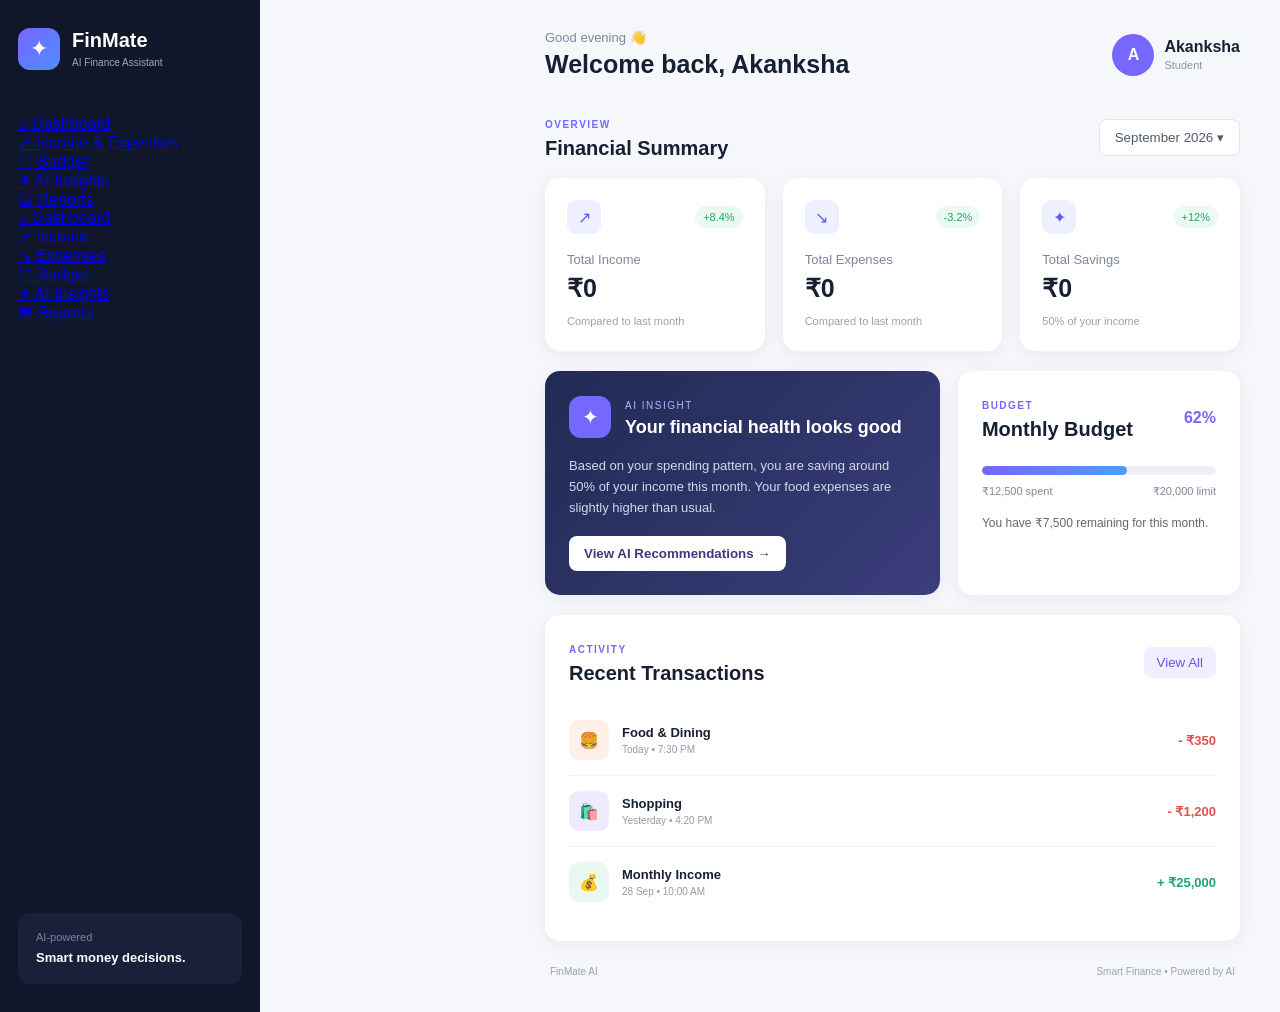
==== index.html @ 933d56f6 "Initial commit" ====
<!DOCTYPE html>
<html lang="en">

<head>
    <meta charset="UTF-8">
    <meta name="viewport" content="width=device-width, initial-scale=1.0">

    <title>FinMate AI - Personal Finance Assistant</title>

    <link rel="stylesheet" href="style.css">
</head>

<body>

    <div class="app">

        <!-- Sidebar -->
        <aside class="sidebar">

            <div class="logo">
                <div class="logo-icon">✦</div>

                <div>
                    <h2>FinMate</h2>
                    <span>AI Finance Assistant</span>
                </div>
            </div>

            <a href="index.html" class="active">
    <span>⌂</span>
    Dashboard
</a>

<a href="transactions.html">
    <span>↗</span>
    Income & Expenses
</a>

<a href="budget.html">
    <span>◫</span>
    Budget
</a>

<a href="ai-insights.html">
    <span>✦</span>
    AI Insights
</a>

<a href="reports.html">
    <span>▤</span>
    Reports
</a>

                <a href="#" class="active">
                    <span>⌂</span>
                    Dashboard
                </a>

                <a href="#">
                    <span>↗</span>
                    Income
                </a>

                <a href="#">
                    <span>↘</span>
                    Expenses
                </a>

                <a href="#">
                    <span>◫</span>
                    Budget
                </a>

                <a href="#">
                    <span>✦</span>
                    AI Insights
                </a>

                <a href="#">
                    <span>▤</span>
                    Reports
                </a>

            </nav>

            <div class="sidebar-bottom">
                <p>AI-powered</p>
                <strong>Smart money decisions.</strong>
            </div>

        </aside>


        <!-- Main Content -->
        <main class="main">

            <!-- Top Bar -->
            <header class="topbar">

                <div>
                    <p class="small-text">Good evening 👋</p>
                    <h1>Welcome back, Akanksha</h1>
                </div>

                <div class="profile">
                    <div class="profile-circle">A</div>

                    <div>
                        <strong>Akanksha</strong>
                        <span>Student</span>
                    </div>
                </div>

            </header>


            <!-- Overview -->
            <section class="overview">

                <div class="section-title">
                    <div>
                        <span class="label">OVERVIEW</span>
                        <h2>Financial Summary</h2>
                    </div>

                    <button class="month-btn">
                        September 2026 ▾
                    </button>
                </div>


                <!-- Financial Cards -->
                <div class="cards">

                    <div class="finance-card income-card">

                        <div class="card-top">
                            <span class="card-icon">↗</span>
                            <span class="percentage">+8.4%</span>
                        </div>

                        <p>Total Income</p>

                        <h3 id="totalIncome">₹25,000</h3>

                        <span class="card-note">
                            Compared to last month
                        </span>

                    </div>


                    <div class="finance-card expense-card">

                        <div class="card-top">
                            <span class="card-icon">↘</span>
                            <span class="percentage">-3.2%</span>
                        </div>

                        <p>Total Expenses</p>

                       <h3 id="totalExpenses">₹12,500</h3>

                        <span class="card-note">
                            Compared to last month
                        </span>

                    </div>


                    <div class="finance-card saving-card">

                        <div class="card-top">
                            <span class="card-icon">✦</span>
                            <span class="percentage">+12%</span>
                        </div>

                        <p>Total Savings</p>

                        <h3 id="totalSavings">₹12,500</h3>

                        <span class="card-note">
                            50% of your income
                        </span>

                    </div>

                </div>

            </section>


            <!-- Middle Section -->
            <section class="middle-grid">

                <!-- AI Insight -->
                <div class="ai-box">

                    <div class="ai-header">

                        <div class="ai-icon">✦</div>

                        <div>
                            <span>AI INSIGHT</span>
                            <h2>Your financial health looks good</h2>
                        </div>

                    </div>

                    <p>
                        Based on your spending pattern, you are saving
                        around 50% of your income this month. Your food
                        expenses are slightly higher than usual.
                    </p>

                    <button class="ai-btn">
                        View AI Recommendations →
                    </button>

                </div>


                <!-- Budget -->
                <div class="budget-box">

                    <div class="box-heading">
                        <div>
                            <span class="label">BUDGET</span>
                            <h2>Monthly Budget</h2>
                        </div>

                        <span class="budget-percent">62%</span>
                    </div>

                    <div class="progress">
                        <div class="progress-fill"></div>
                    </div>

                    <div class="budget-info">
                        <span>₹12,500 spent</span>
                        <span>₹20,000 limit</span>
                    </div>

                    <p class="budget-message">
                        You have ₹7,500 remaining for this month.
                    </p>

                </div>

            </section>


            <!-- Recent Transactions -->
            <section class="transactions">

                <div class="box-heading">

                    <div>
                        <span class="label">ACTIVITY</span>
                        <h2>Recent Transactions</h2>
                    </div>

                    <button class="view-btn">
                        View All
                    </button>

                </div>


                <div class="transaction-list">

                    <div class="transaction">

                        <div class="transaction-icon food">
                            🍔
                        </div>

                        <div class="transaction-name">
                            <strong>Food & Dining</strong>
                            <span>Today • 7:30 PM</span>
                        </div>

                        <strong class="amount expense">
                            - ₹350
                        </strong>

                    </div>


                    <div class="transaction">

                        <div class="transaction-icon shopping">
                            🛍️
                        </div>

                        <div class="transaction-name">
                            <strong>Shopping</strong>
                            <span>Yesterday • 4:20 PM</span>
                        </div>

                        <strong class="amount expense">
                            - ₹1,200
                        </strong>

                    </div>


                    <div class="transaction">

                        <div class="transaction-icon income">
                            💰
                        </div>

                        <div class="transaction-name">
                            <strong>Monthly Income</strong>
                            <span>28 Sep • 10:00 AM</span>
                        </div>

                        <strong class="amount income-text">
                            + ₹25,000
                        </strong>

                    </div>

                </div>

            </section>


            <!-- Footer -->
            <footer>
                <span>FinMate AI</span>
                <span>Smart Finance • Powered by AI</span>
            </footer>

        </main>

    </div>

    <script src="script.js"></script>

</body>

</html>
---- style.css ----
* {
    margin: 0;
    padding: 0;
    box-sizing: border-box;
}

body {
    font-family: Arial, sans-serif;
    background: #f5f7fb;
    color: #172033;
}

.app {
    display: flex;
    min-height: 100vh;
}


/* SIDEBAR */

.sidebar {
    width: 245px;
    background: #10172a;
    color: white;
    padding: 28px 18px;
    display: flex;
    flex-direction: column;
    position: fixed;
    height: 100vh;
}

.logo {
    display: flex;
    align-items: center;
    gap: 12px;
    margin-bottom: 45px;
}

.logo-icon {
    width: 42px;
    height: 42px;
    border-radius: 12px;
    background: linear-gradient(135deg, #7667ff, #4f8cff);
    display: flex;
    justify-content: center;
    align-items: center;
    font-size: 22px;
}

.logo h2 {
    font-size: 20px;
}

.logo span {
    font-size: 10px;
    color: #9da7bd;
}


/* MENU */

.menu {
    display: flex;
    flex-direction: column;
    gap: 8px;
}

.menu a {
    text-decoration: none;
    color: #aab3c7;
    padding: 13px 15px;
    border-radius: 10px;
    display: flex;
    gap: 13px;
    align-items: center;
    font-size: 14px;
    transition: 0.2s;
}

.menu a:hover,
.menu a.active {
    background: #252e4b;
    color: white;
}

.menu a.active {
    border-left: 3px solid #7667ff;
}

.menu a span {
    font-size: 17px;
}

.sidebar-bottom {
    margin-top: auto;
    background: #19213a;
    padding: 18px;
    border-radius: 12px;
}

.sidebar-bottom p {
    color: #7885a3;
    font-size: 11px;
    margin-bottom: 5px;
}

.sidebar-bottom strong {
    font-size: 13px;
}


/* MAIN */

.main {
    margin-left: 245px;
    width: calc(100% - 245px);
    padding: 30px 40px;
}


/* TOPBAR */

.topbar {
    display: flex;
    justify-content: space-between;
    align-items: center;
    margin-bottom: 35px;
}

.small-text {
    color: #7d879b;
    font-size: 13px;
    margin-bottom: 5px;
}

.topbar h1 {
    font-size: 25px;
}

.profile {
    display: flex;
    align-items: center;
    gap: 10px;
}

.profile-circle {
    width: 42px;
    height: 42px;
    background: #7567ff;
    color: white;
    border-radius: 50%;
    display: flex;
    justify-content: center;
    align-items: center;
    font-weight: bold;
}

.profile span {
    display: block;
    color: #8b94a8;
    font-size: 11px;
    margin-top: 3px;
}


/* SECTION */

.section-title {
    display: flex;
    justify-content: space-between;
    align-items: center;
    margin-bottom: 18px;
}

.label {
    font-size: 10px;
    color: #7567ff;
    font-weight: bold;
    letter-spacing: 1.5px;
}

.section-title h2,
.box-heading h2 {
    margin-top: 5px;
    font-size: 20px;
}

.month-btn {
    border: 1px solid #e0e4ed;
    background: white;
    padding: 10px 15px;
    border-radius: 8px;
    color: #505a6d;
}


/* CARDS */

.cards {
    display: grid;
    grid-template-columns: repeat(3, 1fr);
    gap: 18px;
}

.finance-card {
    background: white;
    padding: 22px;
    border-radius: 15px;
    box-shadow: 0 4px 18px rgba(20, 30, 60, 0.06);
}

.card-top {
    display: flex;
    justify-content: space-between;
    align-items: center;
    margin-bottom: 18px;
}

.card-icon {
    width: 34px;
    height: 34px;
    border-radius: 9px;
    display: flex;
    justify-content: center;
    align-items: center;
    background: #eef0ff;
    color: #6457ee;
}

.percentage {
    font-size: 11px;
    color: #24a56b;
    background: #eaf9f2;
    padding: 5px 8px;
    border-radius: 20px;
}

.finance-card p {
    color: #7d879b;
    font-size: 13px;
    margin-bottom: 7px;
}

.finance-card h3 {
    font-size: 25px;
    margin-bottom: 8px;
}

.card-note {
    color: #9aa2b2;
    font-size: 11px;
}


/* MIDDLE */

.middle-grid {
    display: grid;
    grid-template-columns: 1.4fr 1fr;
    gap: 18px;
    margin-top: 20px;
}

.ai-box,
.budget-box,
.transactions {
    background: white;
    border-radius: 15px;
    padding: 24px;
    box-shadow: 0 4px 18px rgba(20, 30, 60, 0.06);
}

.ai-box {
    background: linear-gradient(135deg, #202b52, #3b3d7c);
    color: white;
}

.ai-header {
    display: flex;
    gap: 14px;
    align-items: center;
    margin-bottom: 18px;
}

.ai-icon {
    width: 42px;
    height: 42px;
    border-radius: 12px;
    background: #7468ff;
    display: flex;
    justify-content: center;
    align-items: center;
    font-size: 20px;
}

.ai-header span {
    font-size: 10px;
    color: #aeb6ff;
    letter-spacing: 1.5px;
}

.ai-header h2 {
    font-size: 18px;
    margin-top: 4px;
}

.ai-box > p {
    color: #d4d8ed;
    line-height: 1.6;
    font-size: 13px;
}

.ai-btn {
    margin-top: 18px;
    background: white;
    color: #3c3c78;
    border: none;
    padding: 10px 15px;
    border-radius: 8px;
    font-weight: bold;
    cursor: pointer;
}


/* BUDGET */

.box-heading {
    display: flex;
    justify-content: space-between;
    align-items: center;
}

.budget-percent {
    color: #7567ff;
    font-weight: bold;
}

.progress {
    height: 9px;
    background: #edf0f5;
    border-radius: 20px;
    margin: 25px 0 10px;
    overflow: hidden;
}

.progress-fill {
    width: 62%;
    height: 100%;
    background: linear-gradient(90deg, #7567ff, #4e9cff);
    border-radius: 20px;
}

.budget-info {
    display: flex;
    justify-content: space-between;
    font-size: 11px;
    color: #7d879b;
}

.budget-message {
    margin-top: 20px;
    font-size: 12px;
    color: #697387;
}


/* TRANSACTIONS */

.transactions {
    margin-top: 20px;
}

.view-btn {
    border: none;
    background: #f0efff;
    color: #6457ee;
    padding: 8px 13px;
    border-radius: 7px;
    cursor: pointer;
}

.transaction-list {
    margin-top: 20px;
}

.transaction {
    display: flex;
    align-items: center;
    padding: 15px 0;
    border-bottom: 1px solid #edf0f5;
}

.transaction:last-child {
    border-bottom: none;
}

.transaction-icon {
    width: 40px;
    height: 40px;
    border-radius: 10px;
    display: flex;
    justify-content: center;
    align-items: center;
    margin-right: 13px;
}

.food {
    background: #fff0e8;
}

.shopping {
    background: #eeeaff;
}

.income {
    background: #e9f8f1;
}

.transaction-name {
    flex: 1;
}

.transaction-name strong {
    display: block;
    font-size: 13px;
}

.transaction-name span {
    color: #929aaa;
    font-size: 10px;
    margin-top: 4px;
    display: block;
}

.amount {
    font-size: 13px;
}

.expense {
    color: #e05252;
}

.income-text {
    color: #20a66c;
}


/* FOOTER */

footer {
    display: flex;
    justify-content: space-between;
    color: #9aa2b2;
    font-size: 10px;
    padding: 25px 5px 5px;
}


/* RESPONSIVE */

@media (max-width: 900px) {

    .sidebar {
        width: 190px;
    }

    .main {
        margin-left: 190px;
        width: calc(100% - 190px);
        padding: 25px;
    }

    .cards {
        grid-template-columns: 1fr;
    }

    .middle-grid {
        grid-template-columns: 1fr;
    }
}
/* =========================
   LOGIN PAGE
========================= */

.login-page {
    min-height: 100vh;
    background: #10172a;
    display: flex;
    align-items: center;
    justify-content: center;
}

.login-container {
    width: 900px;
    min-height: 560px;
    display: grid;
    grid-template-columns: 1fr 1fr;
    background: white;
    border-radius: 22px;
    overflow: hidden;
    box-shadow: 0 20px 60px rgba(0, 0, 0, 0.25);
}


/* LEFT SIDE */

.login-info {
    background: linear-gradient(145deg, #202b52, #4b3f91);
    color: white;
    padding: 55px 45px;
}

.login-logo {
    display: flex;
    align-items: center;
    gap: 10px;
    margin-bottom: 70px;
}

.login-logo h2 {
    font-size: 20px;
}

.login-info h1 {
    font-size: 38px;
    line-height: 1.2;
    margin-bottom: 20px;
}

.login-info h1 span {
    color: #a8a0ff;
}

.login-info > p {
    color: #d2d5e5;
    line-height: 1.7;
    font-size: 14px;
    margin-bottom: 30px;
}

.feature {
    margin: 18px 0;
    font-size: 13px;
    color: #e4e5f0;
}

.feature span {
    color: #a59cff;
    margin-right: 10px;
}


/* RIGHT SIDE */

.login-box {
    padding: 65px 55px;
    display: flex;
    flex-direction: column;
    justify-content: center;
}

.login-heading {
    margin-bottom: 35px;
}

.login-heading h1 {
    font-size: 30px;
    margin-bottom: 8px;
}

.login-heading p {
    color: #8a92a5;
    font-size: 13px;
}


/* FORM */

.login-box form {
    display: flex;
    flex-direction: column;
}

.login-box form > label {
    font-size: 12px;
    font-weight: bold;
    margin-bottom: 8px;
    color: #3c4557;
}

.login-box input[type="email"],
.login-box input[type="password"] {
    height: 45px;
    border: 1px solid #dfe3eb;
    border-radius: 8px;
    padding: 0 13px;
    margin-bottom: 20px;
    outline: none;
    font-size: 13px;
}

.login-box input:focus {
    border-color: #7567ff;
    box-shadow: 0 0 0 3px rgba(117, 103, 255, 0.1);
}


/* OPTIONS */

.login-options {
    display: flex;
    justify-content: space-between;
    align-items: center;
    margin-bottom: 25px;
}

.remember {
    font-size: 11px;
    color: #737c8e;
}

.remember input {
    margin-right: 5px;
}

.login-options a,
.register-text a {
    color: #6558ee;
    text-decoration: none;
    font-size: 11px;
    font-weight: bold;
}


/* LOGIN BUTTON */

.login-btn {
    height: 46px;
    border: none;
    border-radius: 8px;
    background: linear-gradient(90deg, #6558ee, #4f8cff);
    color: white;
    font-weight: bold;
    cursor: pointer;
    font-size: 13px;
    transition: 0.2s;
}

.login-btn:hover {
    transform: translateY(-1px);
    box-shadow: 0 8px 20px rgba(101, 88, 238, 0.25);
}


/* REGISTER */

.register-text {
    text-align: center;
    margin-top: 25px;
    color: #8a92a5;
    font-size: 11px;
}


/* MOBILE */

@media (max-width: 750px) {

    .login-container {
        width: 92%;
        grid-template-columns: 1fr;
    }

    .login-info {
        display: none;
    }

    .login-box {
        padding: 45px 30px;
    }
}
/* ============================= */
/* TRANSACTIONS PAGE FIX */
/* ============================= */

.dashboard {
    display: flex;
    min-height: 100vh;
}

.sidebar {
    width: 260px;
    min-width: 260px;
    min-height: 100vh;
    box-sizing: border-box;
    flex-shrink: 0;
}

.main-content {
    flex: 1;
    min-width: 0;
    padding: 35px 40px;
    box-sizing: border-box;
    overflow-x: auto;
}

/* Transaction Form */

.transaction-form-card,
.transactions-card {
    background: white;
    border-radius: 16px;
    padding: 28px;
    margin-bottom: 25px;
    box-shadow: 0 8px 25px rgba(0, 0, 0, 0.06);
}

.transaction-form-card h2,
.transactions-card h2 {
    margin: 0 0 6px;
}

.section-subtitle,
.section-header p {
    color: #777;
    margin-top: 5px;
}

.form-row {
    display: flex;
    gap: 20px;
}

.form-group {
    flex: 1;
    margin-bottom: 18px;
}

.form-group label {
    display: block;
    margin-bottom: 7px;
    font-weight: 600;
}

.form-group input,
.form-group select {
    width: 100%;
    padding: 12px 14px;
    border: 1px solid #ddd;
    border-radius: 8px;
    font-size: 14px;
    box-sizing: border-box;
}

.add-transaction-btn {
    border: none;
    padding: 12px 22px;
    border-radius: 8px;
    background: linear-gradient(135deg, #6c5ce7, #4f8cff);
    color: white;
    font-size: 15px;
    font-weight: 600;
    cursor: pointer;
}

/* Transaction Table */

.table-container {
    width: 100%;
    overflow-x: auto;
}

table {
    width: 100%;
    border-collapse: collapse;
    margin-top: 15px;
}

th,
td {
    padding: 15px 12px;
    text-align: left;
    border-bottom: 1px solid #eee;
}

th {
    font-weight: 600;
    color: #333;
}

.income-badge,
.expense-badge {
    padding: 5px 10px;
    border-radius: 20px;
    font-size: 12px;
    font-weight: 600;
}

.income-badge {
    background: #e8f8ef;
    color: #159447;
}

.expense-badge {
    background: #ffeaea;
    color: #e04444;
}

.income-amount {
    color: #159447;
    font-weight: 600;
}

.expense-amount {
    color: #e04444;
    font-weight: 600;
}

/* Mobile */

@media (max-width: 800px) {

    .sidebar {
        width: 210px;
        min-width: 210px;
    }

    .main-content {
        padding: 25px 20px;
    }

    .form-row {
        flex-direction: column;
        gap: 0;
    }
}
/* FINAL SIDEBAR + CONTENT FIX */

.dashboard {
    display: flex !important;
    width: 100%;
    min-height: 100vh;
}

.sidebar {
    position: relative !important;
    left: auto !important;
    top: auto !important;
    width: 260px !important;
    min-width: 260px !important;
    height: auto !important;
    min-height: 100vh;
    flex-shrink: 0;
    z-index: 1;
}

.main-content {
    margin-left: 0 !important;
    width: auto !important;
    flex: 1 !important;
    min-width: 0;
    padding: 35px 40px !important;
    box-sizing: border-box;
}
/* ============================= */
/* BUDGET PAGE */
/* ============================= */

.budget-form-card,
.budget-progress-card {
    background: white;
    border-radius: 16px;
    padding: 28px;
    margin-bottom: 25px;
    box-shadow: 0 8px 25px rgba(0, 0, 0, 0.06);
}

.budget-form-card h2,
.budget-progress-card h2 {
    margin-top: 0;
    margin-bottom: 6px;
}

.budget-input-group {
    margin: 20px 0;
    max-width: 450px;
}

.budget-input-group label {
    display: block;
    font-weight: 600;
    margin-bottom: 8px;
}

.budget-input-group input {
    width: 100%;
    padding: 13px 15px;
    border: 1px solid #ddd;
    border-radius: 8px;
    font-size: 15px;
    box-sizing: border-box;
}

.budget-summary {
    display: grid;
    grid-template-columns: repeat(3, 1fr);
    gap: 20px;
    margin-bottom: 25px;
}

.budget-summary-card {
    background: white;
    border-radius: 16px;
    padding: 25px;
    box-shadow: 0 8px 25px rgba(0, 0, 0, 0.06);
}

.summary-label {
    font-size: 12px;
    font-weight: 700;
    color: #777;
    letter-spacing: 1px;
}

.budget-summary-card h2 {
    font-size: 28px;
    margin: 12px 0 0;
}

.budget-progress-card .progress {
    margin-top: 25px;
}

.budget-message {
    margin-top: 18px;
    color: #666;
}

@media (max-width: 800px) {

    .budget-summary {
        grid-template-columns: 1fr;
    }
}
/* ============================= */
/* AI INSIGHTS PAGE */
/* ============================= */

.ai-insight-main {
    display: flex;
    align-items: center;
    gap: 22px;
    background: linear-gradient(135deg, #f1edff, #eef5ff);
    border-radius: 18px;
    padding: 30px;
    margin-bottom: 25px;
    border: 1px solid #e4ddff;
}

.ai-big-icon {
    width: 65px;
    height: 65px;
    min-width: 65px;
    border-radius: 18px;
    display: flex;
    align-items: center;
    justify-content: center;
    background: linear-gradient(135deg, #6c5ce7, #4f8cff);
    color: white;
    font-size: 30px;
}

.ai-label {
    font-size: 12px;
    font-weight: 700;
    color: #6c5ce7;
    letter-spacing: 1px;
}

.ai-insight-main h2 {
    margin: 6px 0 8px;
}

.ai-insight-main p {
    color: #666;
    margin: 0;
    line-height: 1.6;
}

.ai-analysis-grid {
    display: grid;
    grid-template-columns: repeat(3, 1fr);
    gap: 20px;
    margin-bottom: 25px;
}

.ai-analysis-card {
    background: white;
    border-radius: 16px;
    padding: 25px;
    box-shadow: 0 8px 25px rgba(0, 0, 0, 0.06);
}

.analysis-icon {
    display: block;
    font-size: 25px;
    margin-bottom: 15px;
}

.analysis-label {
    display: block;
    font-size: 11px;
    font-weight: 700;
    color: #888;
    letter-spacing: 1px;
}

.ai-analysis-card h2 {
    margin: 8px 0 0;
    font-size: 26px;
}

.recommendations-card,
.category-card {
    background: white;
    border-radius: 16px;
    padding: 28px;
    margin-bottom: 25px;
    box-shadow: 0 8px 25px rgba(0, 0, 0, 0.06);
}

.recommendation {
    display: flex;
    gap: 15px;
    align-items: flex-start;
    padding: 18px 0;
    border-bottom: 1px solid #eee;
}

.recommendation:last-child {
    border-bottom: none;
}

.recommendation-icon {
    font-size: 24px;
}

.recommendation strong {
    display: block;
    margin-bottom: 5px;
}

.recommendation p {
    margin: 0;
    color: #777;
    line-height: 1.5;
}

.category-item {
    padding: 15px 0;
    border-bottom: 1px solid #eee;
}

.category-item:last-child {
    border-bottom: none;
}

.category-top {
    display: flex;
    justify-content: space-between;
    margin-bottom: 8px;
}

.category-name {
    font-weight: 600;
}

.category-amount {
    font-weight: 600;
}

.category-bar {
    height: 8px;
    background: #eee;
    border-radius: 10px;
    overflow: hidden;
}

.category-fill {
    height: 100%;
    border-radius: 10px;
    background: linear-gradient(90deg, #6c5ce7, #4f8cff);
}

.empty-message {
    color: #777;
}

@media (max-width: 800px) {

    .ai-analysis-grid {
        grid-template-columns: 1fr;
    }

    .ai-insight-main {
        align-items: flex-start;
    }
}
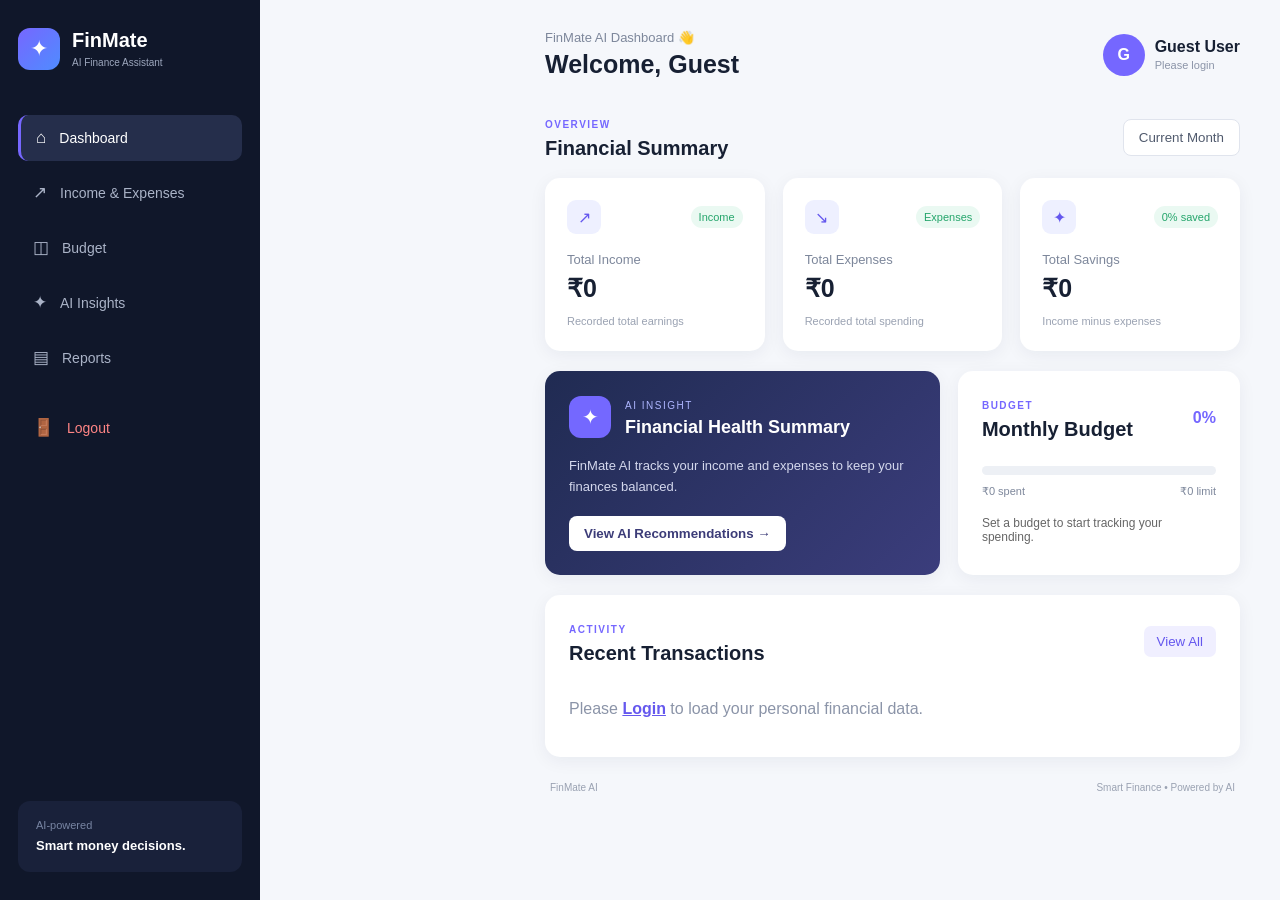
==== commit 69a890f1: "Update FinMate AI project" ====
--- a/index.html
+++ b/index.html
@@ -26,61 +26,36 @@
                 </div>
             </div>
 
-            <a href="index.html" class="active">
-    <span>⌂</span>
-    Dashboard
-</a>
-
-<a href="transactions.html">
-    <span>↗</span>
-    Income & Expenses
-</a>
-
-<a href="budget.html">
-    <span>◫</span>
-    Budget
-</a>
-
-<a href="ai-insights.html">
-    <span>✦</span>
-    AI Insights
-</a>
-
-<a href="reports.html">
-    <span>▤</span>
-    Reports
-</a>
-
-                <a href="#" class="active">
+            <nav class="menu">
+                <a href="index.html" class="active">
                     <span>⌂</span>
                     Dashboard
                 </a>
 
-                <a href="#">
+                <a href="transactions.html">
                     <span>↗</span>
-                    Income
-                </a>
-
-                <a href="#">
-                    <span>↘</span>
-                    Expenses
-                </a>
-
-                <a href="#">
+                    Income & Expenses
+                </a>
+
+                <a href="budget.html">
                     <span>◫</span>
                     Budget
                 </a>
 
-                <a href="#">
+                <a href="ai-insights.html">
                     <span>✦</span>
                     AI Insights
                 </a>
 
-                <a href="#">
+                <a href="reports.html">
                     <span>▤</span>
                     Reports
                 </a>
 
+                <a href="login.html" id="logoutBtn" style="margin-top: 15px; color: #ff8585;">
+                    <span>🚪</span>
+                    Logout
+                </a>
             </nav>
 
             <div class="sidebar-bottom">
@@ -98,16 +73,16 @@
             <header class="topbar">
 
                 <div>
-                    <p class="small-text">Good evening 👋</p>
-                    <h1>Welcome back, Akanksha</h1>
+                    <p class="small-text">FinMate AI Dashboard 👋</p>
+                    <h1 id="welcomeGreeting">Welcome back, User</h1>
                 </div>
 
                 <div class="profile">
-                    <div class="profile-circle">A</div>
+                    <div class="profile-circle" id="profileAvatar">U</div>
 
                     <div>
-                        <strong>Akanksha</strong>
-                        <span>Student</span>
+                        <strong id="profileName">User</strong>
+                        <span id="profileEmail">finance@finmate.ai</span>
                     </div>
                 </div>
 
@@ -123,8 +98,8 @@
                         <h2>Financial Summary</h2>
                     </div>
 
-                    <button class="month-btn">
-                        September 2026 ▾
+                    <button class="month-btn" id="currentPeriodBtn">
+                        Current Month
                     </button>
                 </div>
 
@@ -136,15 +111,15 @@
 
                         <div class="card-top">
                             <span class="card-icon">↗</span>
-                            <span class="percentage">+8.4%</span>
+                            <span class="percentage">Income</span>
                         </div>
 
                         <p>Total Income</p>
 
-                        <h3 id="totalIncome">₹25,000</h3>
+                        <h3 id="totalIncome">₹0</h3>
 
                         <span class="card-note">
-                            Compared to last month
+                            Recorded total earnings
                         </span>
 
                     </div>
@@ -154,15 +129,15 @@
 
                         <div class="card-top">
                             <span class="card-icon">↘</span>
-                            <span class="percentage">-3.2%</span>
+                            <span class="percentage">Expenses</span>
                         </div>
 
                         <p>Total Expenses</p>
 
-                       <h3 id="totalExpenses">₹12,500</h3>
+                        <h3 id="totalExpenses">₹0</h3>
 
                         <span class="card-note">
-                            Compared to last month
+                            Recorded total spending
                         </span>
 
                     </div>
@@ -172,15 +147,15 @@
 
                         <div class="card-top">
                             <span class="card-icon">✦</span>
-                            <span class="percentage">+12%</span>
+                            <span class="percentage" id="savingRateTag">0% saved</span>
                         </div>
 
                         <p>Total Savings</p>
 
-                        <h3 id="totalSavings">₹12,500</h3>
-
-                        <span class="card-note">
-                            50% of your income
+                        <h3 id="totalSavings">₹0</h3>
+
+                        <span class="card-note" id="savingsNote">
+                            Income minus expenses
                         </span>
 
                     </div>
@@ -202,18 +177,16 @@
 
                         <div>
                             <span>AI INSIGHT</span>
-                            <h2>Your financial health looks good</h2>
-                        </div>
-
-                    </div>
-
-                    <p>
-                        Based on your spending pattern, you are saving
-                        around 50% of your income this month. Your food
-                        expenses are slightly higher than usual.
+                            <h2 id="aiHeadline">Financial Health Summary</h2>
+                        </div>
+
+                    </div>
+
+                    <p id="aiSummaryText">
+                        FinMate AI tracks your income and expenses to keep your finances balanced.
                     </p>
 
-                    <button class="ai-btn">
+                    <button class="ai-btn" onclick="window.location.href='ai-insights.html'">
                         View AI Recommendations →
                     </button>
 
@@ -229,20 +202,20 @@
                             <h2>Monthly Budget</h2>
                         </div>
 
-                        <span class="budget-percent">62%</span>
+                        <span class="budget-percent" id="dashboardBudgetPercent">0%</span>
                     </div>
 
                     <div class="progress">
-                        <div class="progress-fill"></div>
+                        <div class="progress-fill" id="dashboardBudgetProgress" style="width: 0%;"></div>
                     </div>
 
                     <div class="budget-info">
-                        <span>₹12,500 spent</span>
-                        <span>₹20,000 limit</span>
-                    </div>
-
-                    <p class="budget-message">
-                        You have ₹7,500 remaining for this month.
+                        <span id="dashboardSpentText">₹0 spent</span>
+                        <span id="dashboardLimitText">₹0 limit</span>
+                    </div>
+
+                    <p class="budget-message" id="dashboardBudgetMessage">
+                        Set a budget to start tracking your spending.
                     </p>
 
                 </div>
@@ -260,68 +233,15 @@
                         <h2>Recent Transactions</h2>
                     </div>
 
-                    <button class="view-btn">
+                    <button class="view-btn" onclick="window.location.href='transactions.html'">
                         View All
                     </button>
 
                 </div>
 
 
-                <div class="transaction-list">
-
-                    <div class="transaction">
-
-                        <div class="transaction-icon food">
-                            🍔
-                        </div>
-
-                        <div class="transaction-name">
-                            <strong>Food & Dining</strong>
-                            <span>Today • 7:30 PM</span>
-                        </div>
-
-                        <strong class="amount expense">
-                            - ₹350
-                        </strong>
-
-                    </div>
-
-
-                    <div class="transaction">
-
-                        <div class="transaction-icon shopping">
-                            🛍️
-                        </div>
-
-                        <div class="transaction-name">
-                            <strong>Shopping</strong>
-                            <span>Yesterday • 4:20 PM</span>
-                        </div>
-
-                        <strong class="amount expense">
-                            - ₹1,200
-                        </strong>
-
-                    </div>
-
-
-                    <div class="transaction">
-
-                        <div class="transaction-icon income">
-                            💰
-                        </div>
-
-                        <div class="transaction-name">
-                            <strong>Monthly Income</strong>
-                            <span>28 Sep • 10:00 AM</span>
-                        </div>
-
-                        <strong class="amount income-text">
-                            + ₹25,000
-                        </strong>
-
-                    </div>
-
+                <div class="transaction-list" id="dashboardRecentTransactions">
+                    <p style="color: #8b94a8; padding: 15px 0;">Loading transactions...</p>
                 </div>
 
             </section>
